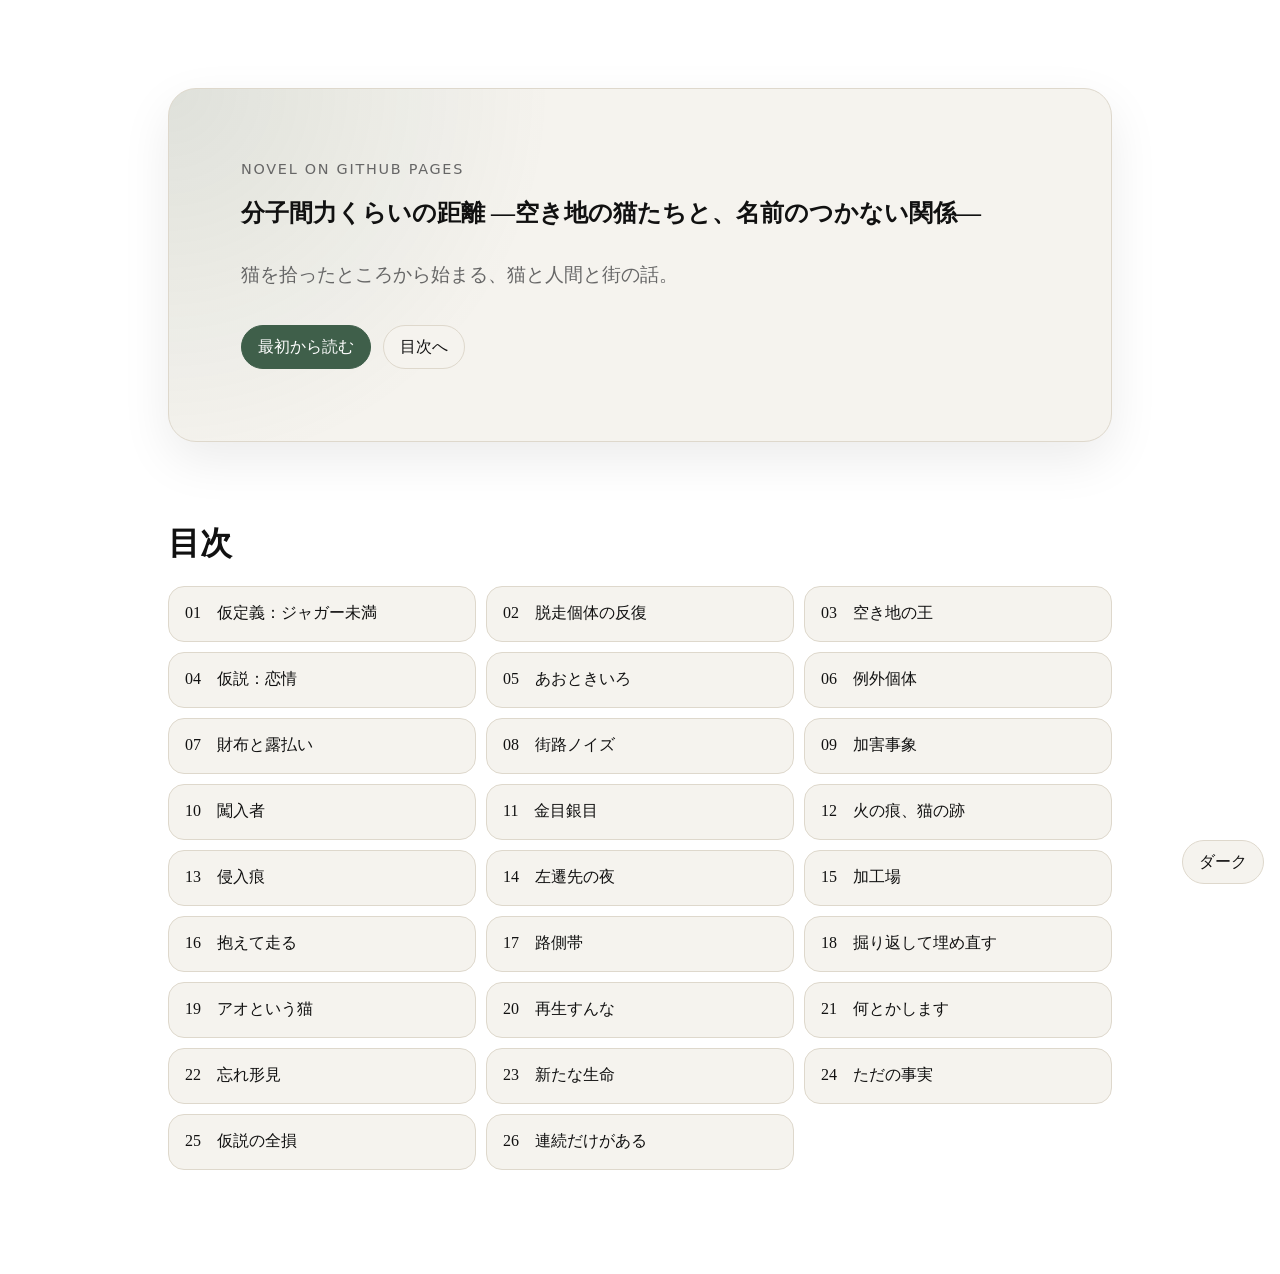
==== index.html @ 125ae27a "Update index.html" ====
<!doctype html>
<html lang="ja">
<head>
  <meta charset="utf-8">
  <meta name="viewport" content="width=device-width, initial-scale=1, viewport-fit=cover">
  <meta name="color-scheme" content="light dark">
  <title>分子間力くらいの距離</title>
  <link rel="stylesheet" href="style.css">
</head>
<body class="home light-theme">
  <main class="cover" aria-labelledby="site-title">
    <section class="cover-card">
      <p class="cover-kicker">Novel on GitHub Pages</p>
      <h2 id="site-title">分子間力くらいの距離 ―空き地の猫たちと、名前のつかない関係―</h2>
      <p class="cover-copy">
        猫を拾ったところから始まる、猫と人間と街の話。
      </p>
      <div class="cover-actions">
        <a class="primary-link" href="reader.html?chapter=01">最初から読む</a>
        <a class="secondary-link" href="#toc">目次へ</a>
      </div>
    </section>

    <section id="toc" class="toc-section" aria-labelledby="toc-title">
      <h2 id="toc-title">目次</h2>
      <ol id="toc-list" class="toc-list"></ol>
    </section>
  </main>

  <footer class="site-footer">
    <button id="home-theme-toggle" class="plain-button" type="button">ダークモード</button>
  </footer>
  <script src="script.js"></script>
</body>
</html>
---- style.css ----
:root {
  --bg: #ffffff;
  --text: #111111;
  --muted: #666666;
  --panel: #f5f3ee;
  --panel-strong: #ebe7df;
  --border: #ded8cc;
  --accent: #3f5f4a;
  --accent-text: #ffffff;
  --shadow: 0 18px 50px rgba(0, 0, 0, 0.08);
  --font-size: 19px;
  --line-height-horizontal: 2.05;
  --line-height-vertical: 2.08;
  --content-width: 760px;
  --toolbar-height: 120px;
  font-family: "Hiragino Mincho ProN", "Yu Mincho", "YuMincho", "Noto Serif JP", serif;
}

* {
  box-sizing: border-box;
}

html,
body {
  margin: 0;
  min-height: 100%;
  background: var(--bg);
  color: var(--text);
}

body.dark-theme {
  --bg: #121212;
  --text: #eeeeee;
  --muted: #b9b9b9;
  --panel: #1d1d1d;
  --panel-strong: #282828;
  --border: #3a3a3a;
  --accent: #b9c8a7;
  --accent-text: #101010;
  --shadow: 0 18px 50px rgba(0, 0, 0, 0.35);
}

a {
  color: inherit;
}

button,
select,
input {
  font: inherit;
}

.cover {
  width: min(100%, 1040px);
  min-height: 100svh;
  margin: 0 auto;
  padding: clamp(28px, 7vw, 88px) clamp(18px, 5vw, 48px);
}

.cover-card {
  padding: clamp(28px, 7vw, 72px);
  border: 1px solid var(--border);
  border-radius: 28px;
  background:
    radial-gradient(circle at top left, rgba(63, 95, 74, 0.12), transparent 38%),
    var(--panel);
  box-shadow: var(--shadow);
}

.cover-kicker {
  margin: 0 0 18px;
  color: var(--muted);
  font-size: 0.9rem;
  letter-spacing: 0.12em;
  text-transform: uppercase;
  font-family: system-ui, -apple-system, BlinkMacSystemFont, "Segoe UI", sans-serif;
}

.cover h1 {
  margin: 0;
  font-size: clamp(2rem, 8vw, 4.8rem);
  line-height: 1.15;
  letter-spacing: 0.04em;
}

.cover-copy {
  max-width: 42rem;
  margin: 28px 0 0;
  color: var(--muted);
  font-size: clamp(1rem, 2.2vw, 1.2rem);
  line-height: 1.9;
}

.cover-actions {
  display: flex;
  flex-wrap: wrap;
  gap: 12px;
  margin-top: 32px;
}

.primary-link,
.secondary-link,
.nav-link,
.control-button,
.plain-button {
  display: inline-flex;
  align-items: center;
  justify-content: center;
  min-height: 44px;
  padding: 10px 16px;
  border: 1px solid var(--border);
  border-radius: 999px;
  text-decoration: none;
  cursor: pointer;
}

.primary-link {
  border-color: var(--accent);
  background: var(--accent);
  color: var(--accent-text);
}

.secondary-link,
.nav-link,
.control-button,
.plain-button {
  background: var(--panel);
  color: var(--text);
}

.toc-section {
  margin-top: clamp(32px, 8vw, 80px);
}

.toc-section h2 {
  margin: 0 0 20px;
  font-size: clamp(1.4rem, 3vw, 2rem);
}

.toc-list {
  display: grid;
  grid-template-columns: repeat(auto-fit, minmax(240px, 1fr));
  gap: 10px;
  padding: 0;
  list-style: none;
  counter-reset: chapter;
}

.toc-list li {
  counter-increment: chapter;
}

.toc-list a {
  display: block;
  min-height: 56px;
  padding: 14px 16px;
  border: 1px solid var(--border);
  border-radius: 16px;
  background: var(--panel);
  text-decoration: none;
  line-height: 1.55;
}

.toc-list a:hover,
.primary-link:hover,
.secondary-link:hover,
.nav-link:hover,
.control-button:hover,
.plain-button:hover {
  filter: brightness(0.97);
}

.site-footer {
  position: fixed;
  right: 16px;
  bottom: 16px;
  z-index: 10;
}

.reader-shell {
  height: 100svh;
  min-height: 100svh;
  display: flex;
  flex-direction: column;
  overflow: hidden;
}

.reader-toolbar {
  flex: 0 0 auto;
  position: relative;
  z-index: 2;
  padding: calc(8px + env(safe-area-inset-top)) clamp(10px, 3vw, 18px) 8px;
  border-bottom: 1px solid var(--border);
  background: color-mix(in srgb, var(--bg) 94%, transparent);
  backdrop-filter: blur(10px);
}

.toolbar-row {
  display: flex;
  align-items: center;
  gap: 10px;
}

.toolbar-main {
  min-height: 36px;
}

.toolbar-controls {
  margin-top: 8px;
  flex-wrap: wrap;
}

.back-home {
  flex: 0 0 auto;
  color: var(--muted);
  font-family: system-ui, -apple-system, BlinkMacSystemFont, "Segoe UI", sans-serif;
  font-size: 0.9rem;
  text-decoration: none;
}

.chapter-meta {
  min-width: 0;
  display: flex;
  align-items: baseline;
  gap: 8px;
}

.chapter-number {
  color: var(--muted);
  font-family: system-ui, -apple-system, BlinkMacSystemFont, "Segoe UI", sans-serif;
  font-size: 0.85rem;
}

.chapter-title {
  display: block;
  min-width: 0;
  overflow: hidden;
  text-overflow: ellipsis;
  white-space: nowrap;
  font-size: 1rem;
}

.control-button,
.chapter-select {
  min-height: 38px;
  padding: 7px 12px;
  border: 1px solid var(--border);
  border-radius: 999px;
  background: var(--panel);
  color: var(--text);
}

.chapter-select {
  max-width: min(360px, 100%);
  border-radius: 12px;
}

.font-control {
  display: inline-flex;
  align-items: center;
  gap: 8px;
  min-height: 38px;
  padding: 6px 10px;
  border: 1px solid var(--border);
  border-radius: 999px;
  background: var(--panel);
  color: var(--muted);
  font-family: system-ui, -apple-system, BlinkMacSystemFont, "Segoe UI", sans-serif;
  font-size: 0.9rem;
}

.font-control input {
  width: 96px;
  accent-color: var(--accent);
}

.reader-main {
  flex: 1 1 auto;
  min-height: 0;
  position: relative;
  background: var(--bg);
}

.article-scroll {
  width: 100%;
  height: 100%;
  overflow: auto;
  overscroll-behavior: contain;
  -webkit-overflow-scrolling: touch;
  padding: clamp(18px, 4vw, 44px) clamp(16px, 6vw, 56px);
  scroll-behavior: smooth;
}

.novel-body {
  margin: 0 auto;
  max-width: var(--content-width);
  color: var(--text);
  font-size: var(--font-size);
  line-height: var(--line-height-horizontal);
  letter-spacing: 0.015em;
}

.novel-body h1,
.novel-body h2 {
  margin: 0 0 2rem;
  font-size: 1.35em;
  line-height: 1.7;
  font-weight: 700;
}

.novel-body p {
  margin: 0 0 1.05em;
}

.novel-body .chapter-break {
  margin: 2.5em 0;
  text-align: center;
  color: var(--muted);
  letter-spacing: 0.4em;
}

.novel-body ruby rt {
  font-size: 0.5em;
  line-height: 1;
}

.tcy {
  text-combine-upright: all;
  -webkit-text-combine: horizontal;
  font-feature-settings: "tnum" 1;
}

body.vertical-mode .article-scroll {
  overflow-x: auto;
  overflow-y: hidden;
  padding-top: calc(18px + env(safe-area-inset-top));
  padding-bottom: calc(22px + env(safe-area-inset-bottom));
  padding-left: clamp(16px, 5vw, 56px);
  padding-right: clamp(16px, 5vw, 56px);
}

body.vertical-mode .novel-body {
  writing-mode: vertical-rl;
  text-orientation: mixed;
  max-width: none;
  width: max-content;
  height: calc(100% - 0.5rem);
  min-height: 20rem;
  margin: 0 auto;
  padding-top: 0.35em;
  padding-bottom: 0.35em;
  line-height: var(--line-height-vertical);
  letter-spacing: 0.03em;
}

body.vertical-mode .novel-body h1,
body.vertical-mode .novel-body h2 {
  margin: 0 0 0 2.1em;
}

body.vertical-mode .novel-body p {
  margin: 0 0 0 1.05em;
}

body.vertical-mode .novel-body .chapter-break {
  margin: 0 2.4em;
  letter-spacing: 0.35em;
}

.reader-nav {
  flex: 0 0 auto;
  display: flex;
  justify-content: space-between;
  gap: 10px;
  padding: 8px clamp(10px, 3vw, 18px) calc(8px + env(safe-area-inset-bottom));
  border-top: 1px solid var(--border);
  background: var(--bg);
}

body.vertical-mode .reader-nav {
  flex-direction: row-reverse;
}

.nav-link.disabled {
  opacity: 0.35;
  pointer-events: none;
}

.error-box {
  border: 1px solid var(--border);
  border-radius: 18px;
  background: var(--panel);
  padding: 18px;
  line-height: 1.8;
}

@media (max-width: 720px) {
  :root {
    --font-size: 18px;
  }

  .reader-toolbar {
    padding-left: 10px;
    padding-right: 10px;
  }

  .toolbar-main {
    align-items: center;
  }

  .toolbar-controls {
    gap: 7px;
  }

  .control-button,
  .chapter-select,
  .font-control {
    min-height: 36px;
    font-size: 0.86rem;
  }

  .chapter-select {
    flex: 1 1 100%;
    max-width: none;
  }

  .font-control input {
    width: min(34vw, 132px);
  }

  .article-scroll {
    padding-left: clamp(12px, 4vw, 24px);
    padding-right: clamp(12px, 4vw, 24px);
  }

  body.vertical-mode .article-scroll {
    padding-top: calc(16px + env(safe-area-inset-top));
    padding-bottom: calc(24px + env(safe-area-inset-bottom));
  }

  .reader-nav .nav-link {
    flex: 1;
  }
}

@supports not (height: 100svh) {
  .reader-shell {
    height: 100vh;
    min-height: 100vh;
  }
}
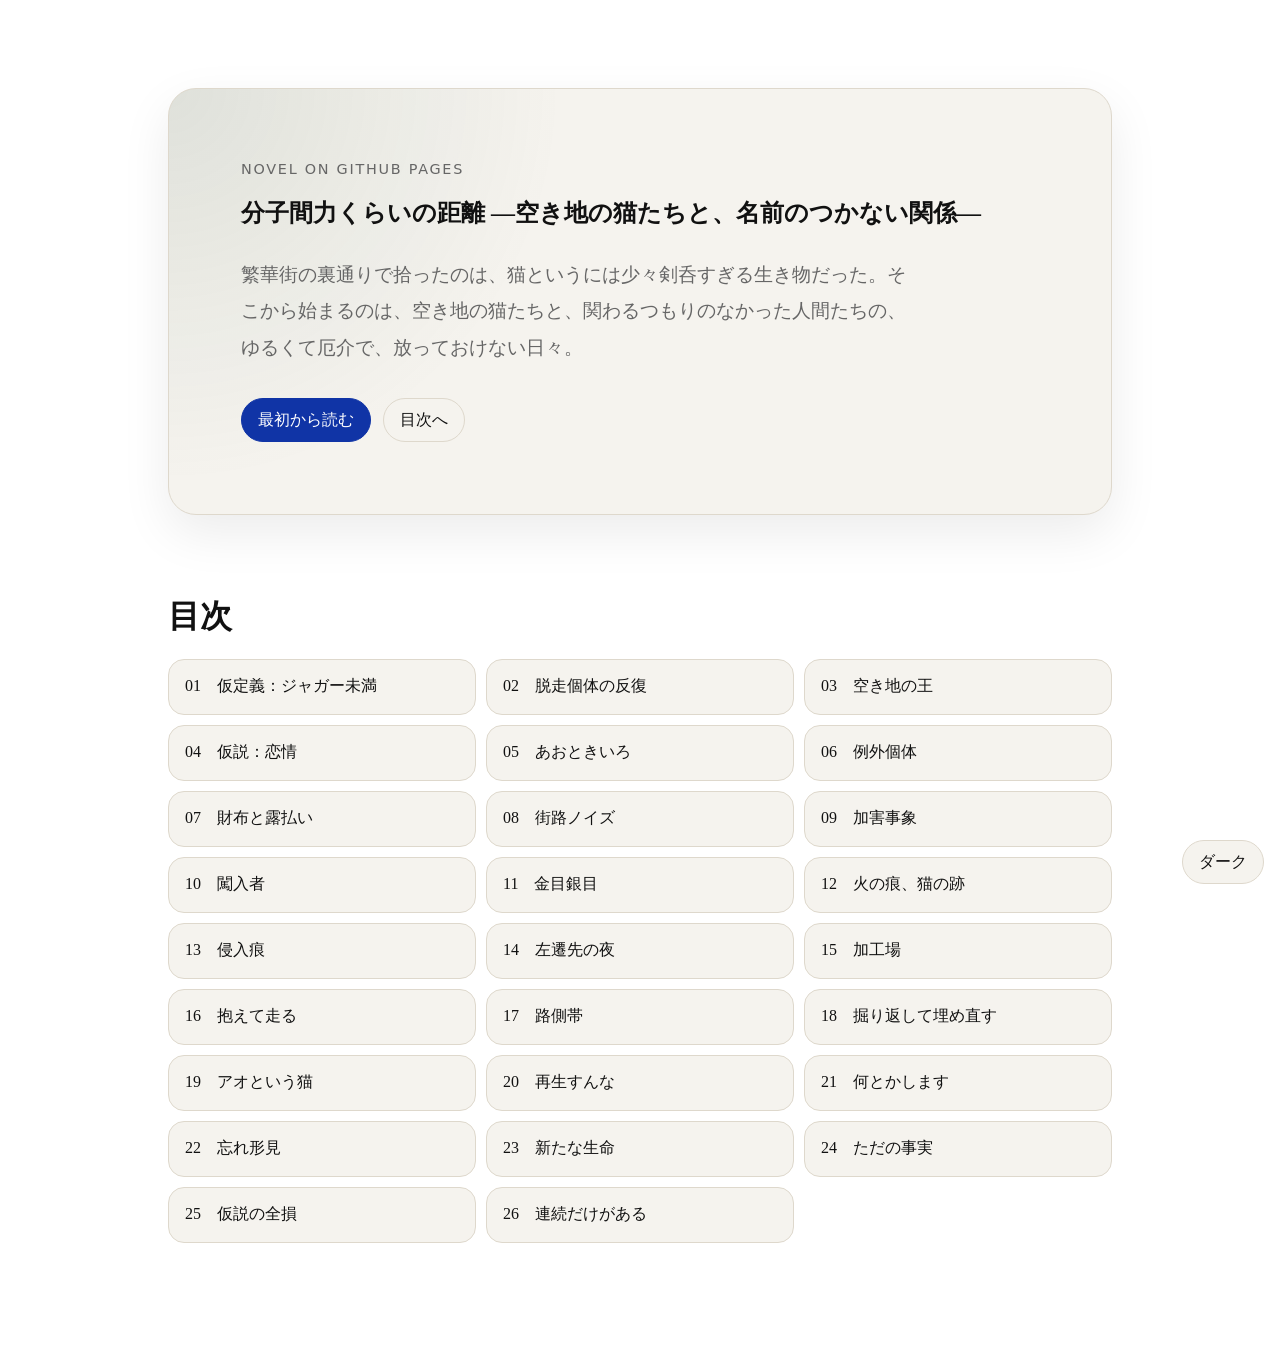
==== commit b401218d: "Update index.html" ====
--- a/index.html
+++ b/index.html
@@ -13,7 +13,7 @@
       <p class="cover-kicker">Novel on GitHub Pages</p>
       <h2 id="site-title">分子間力くらいの距離 ―空き地の猫たちと、名前のつかない関係―</h2>
       <p class="cover-copy">
-        猫を拾ったところから始まる、猫と人間と街の話。
+        繁華街の裏通りで拾ったのは、猫というには少々剣呑すぎる生き物だった。そこから始まるのは、空き地の猫たちと、関わるつもりのなかった人間たちの、ゆるくて厄介で、放っておけない日々。
       </p>
       <div class="cover-actions">
         <a class="primary-link" href="reader.html?chapter=01">最初から読む</a>
--- a/style.css
+++ b/style.css
@@ -5,7 +5,7 @@
   --panel: #f5f3ee;
   --panel-strong: #ebe7df;
   --border: #ded8cc;
-  --accent: #3f5f4a;
+  --accent: #1034a6;
   --accent-text: #ffffff;
   --shadow: 0 18px 50px rgba(0, 0, 0, 0.08);
   --font-size: 19px;
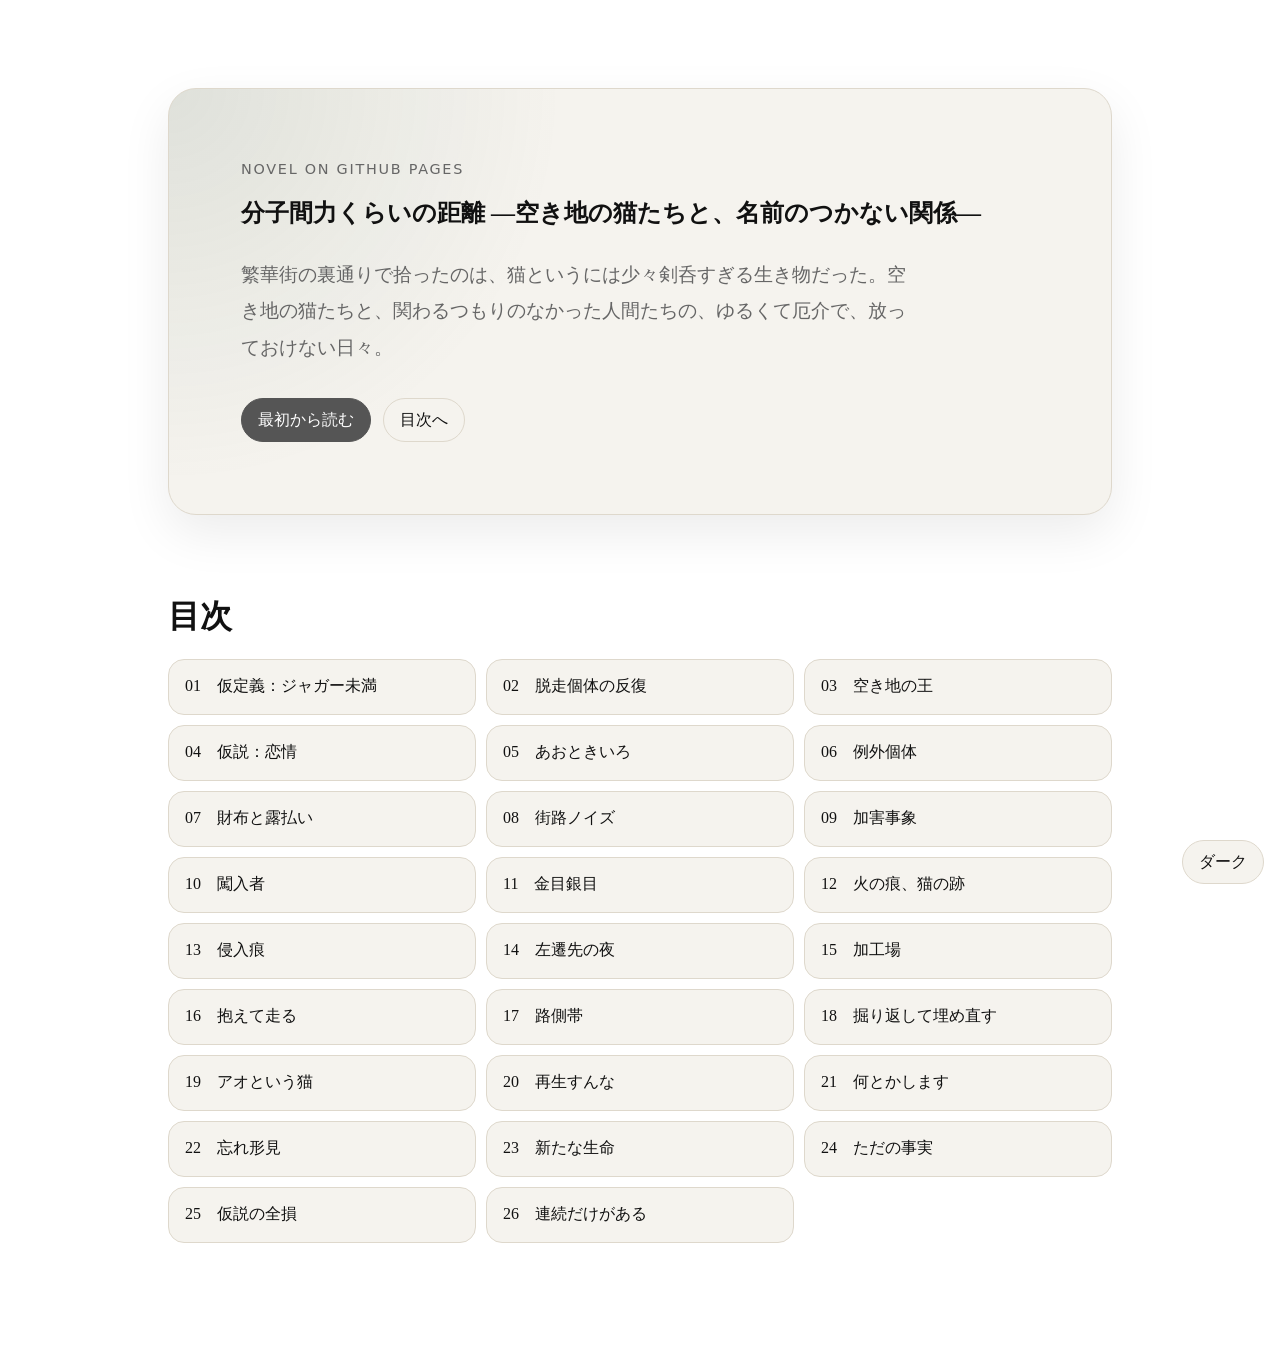
==== commit 48d795e9: "Update index.html" ====
--- a/index.html
+++ b/index.html
@@ -13,7 +13,7 @@
       <p class="cover-kicker">Novel on GitHub Pages</p>
       <h2 id="site-title">分子間力くらいの距離 ―空き地の猫たちと、名前のつかない関係―</h2>
       <p class="cover-copy">
-        繁華街の裏通りで拾ったのは、猫というには少々剣呑すぎる生き物だった。そこから始まるのは、空き地の猫たちと、関わるつもりのなかった人間たちの、ゆるくて厄介で、放っておけない日々。
+        繁華街の裏通りで拾ったのは、猫というには少々剣呑すぎる生き物だった。空き地の猫たちと、関わるつもりのなかった人間たちの、ゆるくて厄介で、放っておけない日々。
       </p>
       <div class="cover-actions">
         <a class="primary-link" href="reader.html?chapter=01">最初から読む</a>
--- a/style.css
+++ b/style.css
@@ -5,7 +5,7 @@
   --panel: #f5f3ee;
   --panel-strong: #ebe7df;
   --border: #ded8cc;
-  --accent: #1034a6;
+  --accent: #555555;
   --accent-text: #ffffff;
   --shadow: 0 18px 50px rgba(0, 0, 0, 0.08);
   --font-size: 19px;
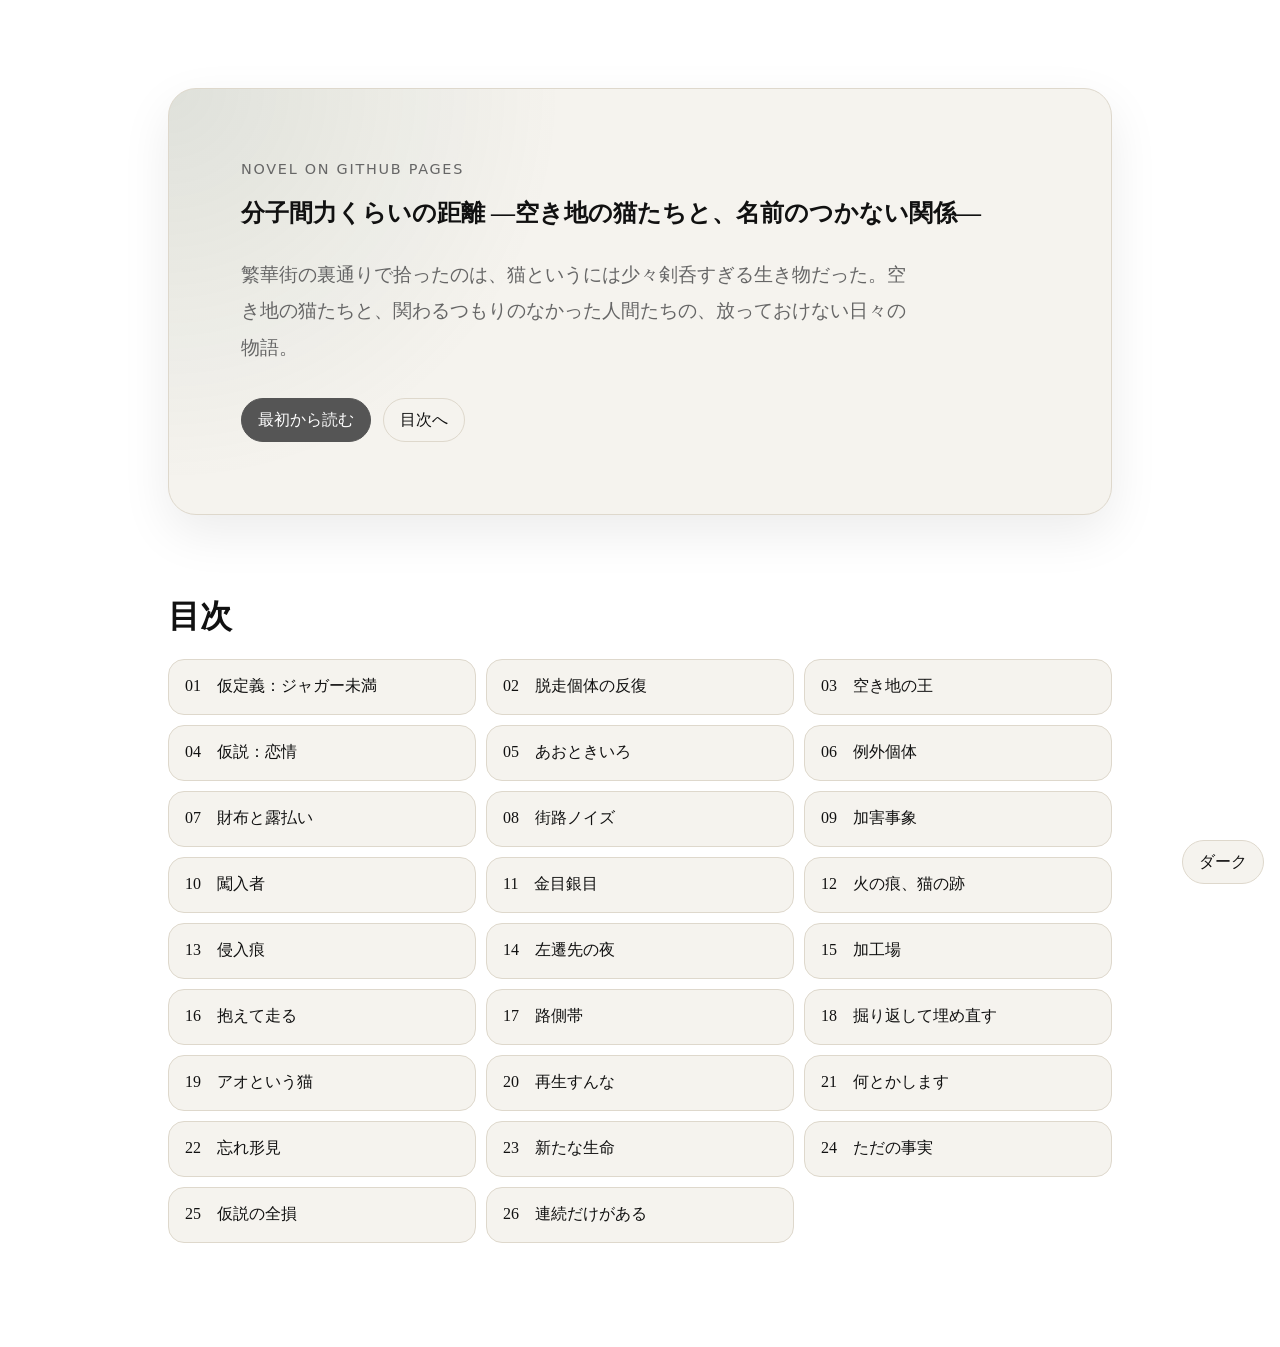
==== commit ec67cf28: "Update description text in index.html" ====
--- a/index.html
+++ b/index.html
@@ -13,7 +13,7 @@
       <p class="cover-kicker">Novel on GitHub Pages</p>
       <h2 id="site-title">分子間力くらいの距離 ―空き地の猫たちと、名前のつかない関係―</h2>
       <p class="cover-copy">
-        繁華街の裏通りで拾ったのは、猫というには少々剣呑すぎる生き物だった。空き地の猫たちと、関わるつもりのなかった人間たちの、ゆるくて厄介で、放っておけない日々。
+        繁華街の裏通りで拾ったのは、猫というには少々剣呑すぎる生き物だった。空き地の猫たちと、関わるつもりのなかった人間たちの、放っておけない日々の物語。
       </p>
       <div class="cover-actions">
         <a class="primary-link" href="reader.html?chapter=01">最初から読む</a>
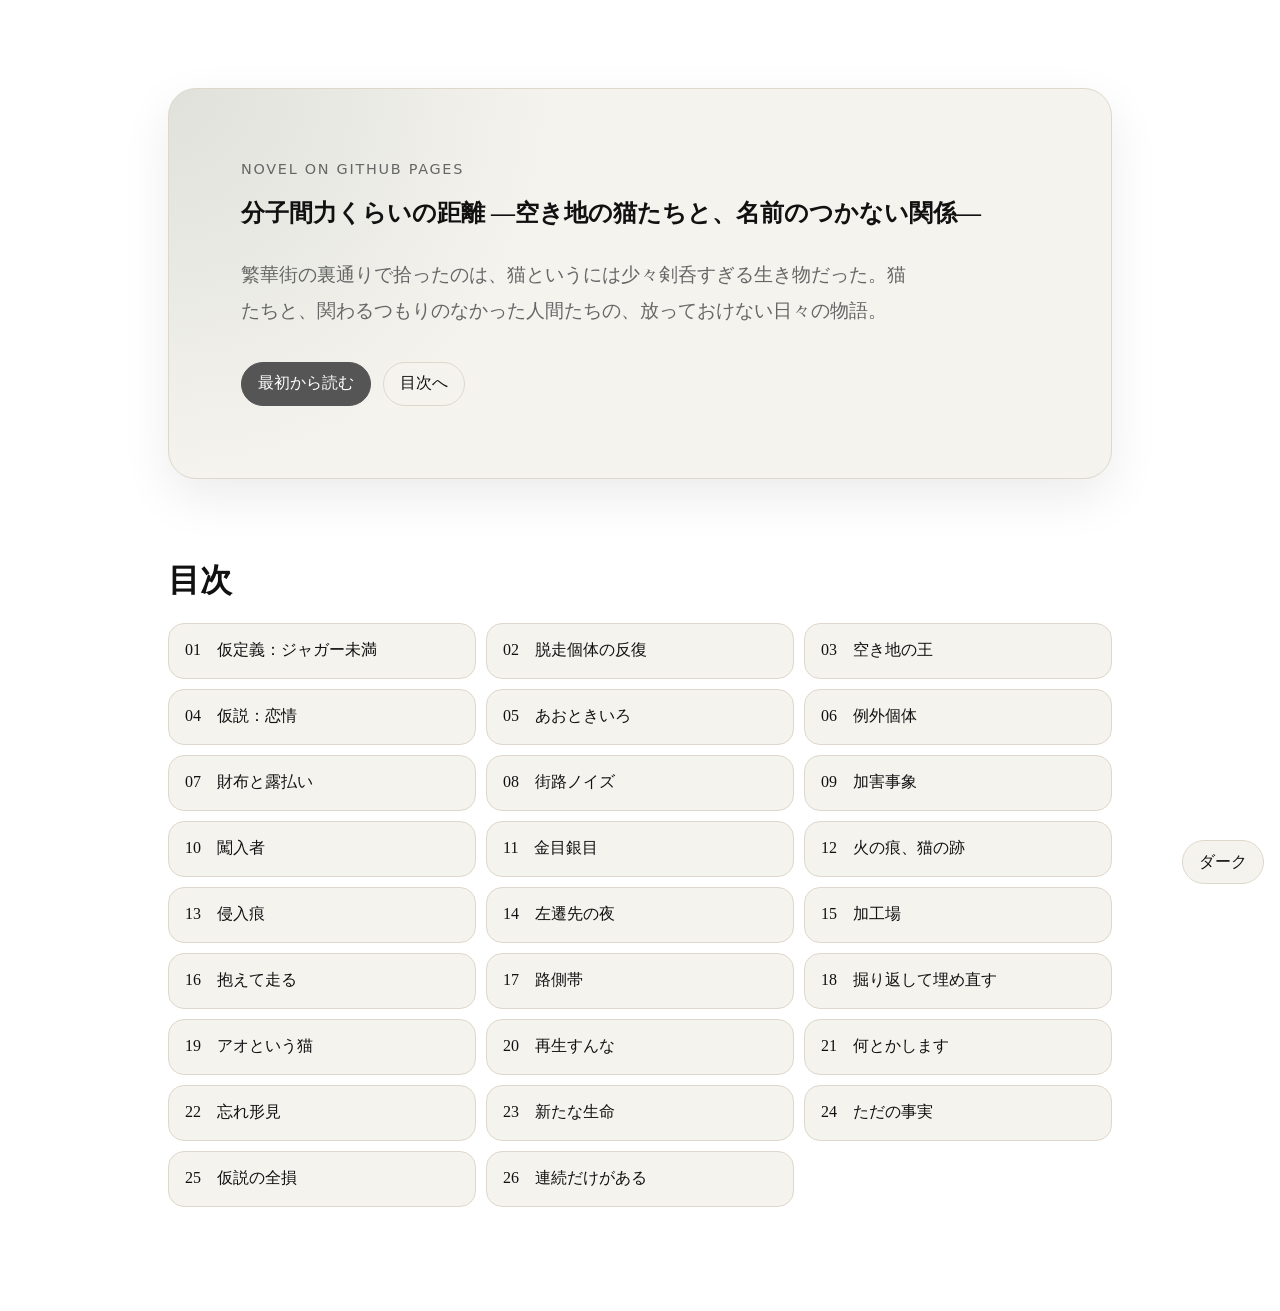
==== commit de72e570: "Update index.html" ====
--- a/index.html
+++ b/index.html
@@ -13,7 +13,7 @@
       <p class="cover-kicker">Novel on GitHub Pages</p>
       <h2 id="site-title">分子間力くらいの距離 ―空き地の猫たちと、名前のつかない関係―</h2>
       <p class="cover-copy">
-        繁華街の裏通りで拾ったのは、猫というには少々剣呑すぎる生き物だった。空き地の猫たちと、関わるつもりのなかった人間たちの、放っておけない日々の物語。
+        繁華街の裏通りで拾ったのは、猫というには少々剣呑すぎる生き物だった。猫たちと、関わるつもりのなかった人間たちの、放っておけない日々の物語。
       </p>
       <div class="cover-actions">
         <a class="primary-link" href="reader.html?chapter=01">最初から読む</a>
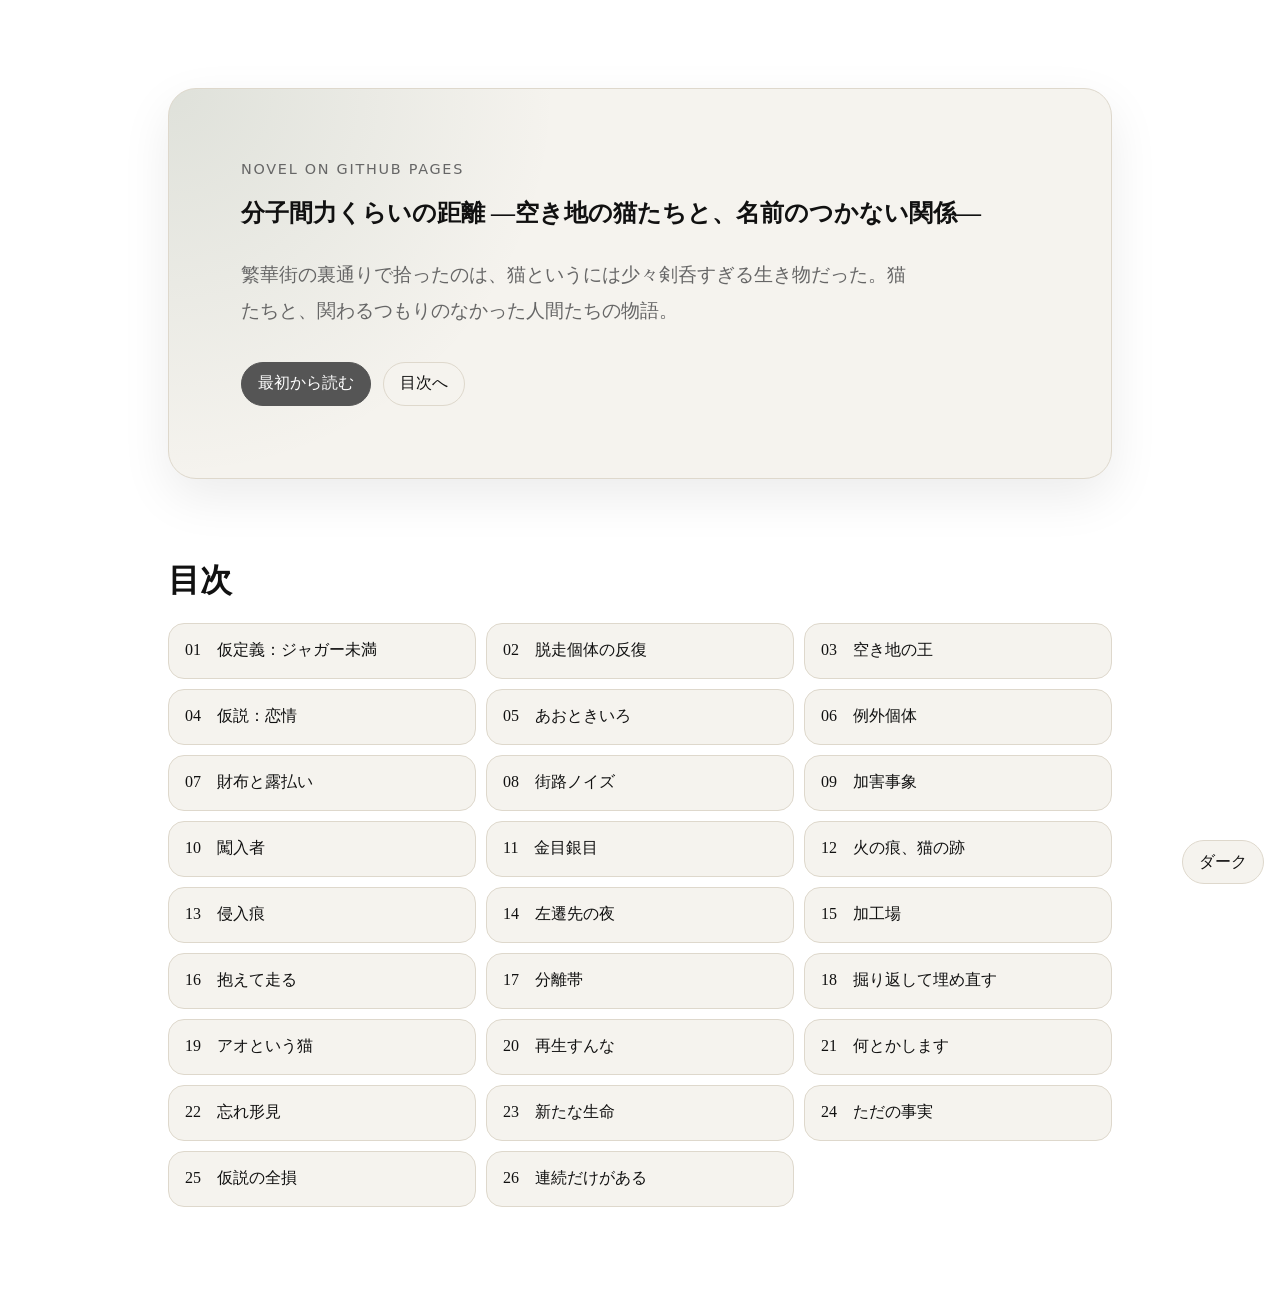
==== commit ae840152: "Update index.html" ====
--- a/index.html
+++ b/index.html
@@ -13,7 +13,7 @@
       <p class="cover-kicker">Novel on GitHub Pages</p>
       <h2 id="site-title">分子間力くらいの距離 ―空き地の猫たちと、名前のつかない関係―</h2>
       <p class="cover-copy">
-        繁華街の裏通りで拾ったのは、猫というには少々剣呑すぎる生き物だった。猫たちと、関わるつもりのなかった人間たちの、放っておけない日々の物語。
+        繁華街の裏通りで拾ったのは、猫というには少々剣呑すぎる生き物だった。猫たちと、関わるつもりのなかった人間たちの物語。
       </p>
       <div class="cover-actions">
         <a class="primary-link" href="reader.html?chapter=01">最初から読む</a>
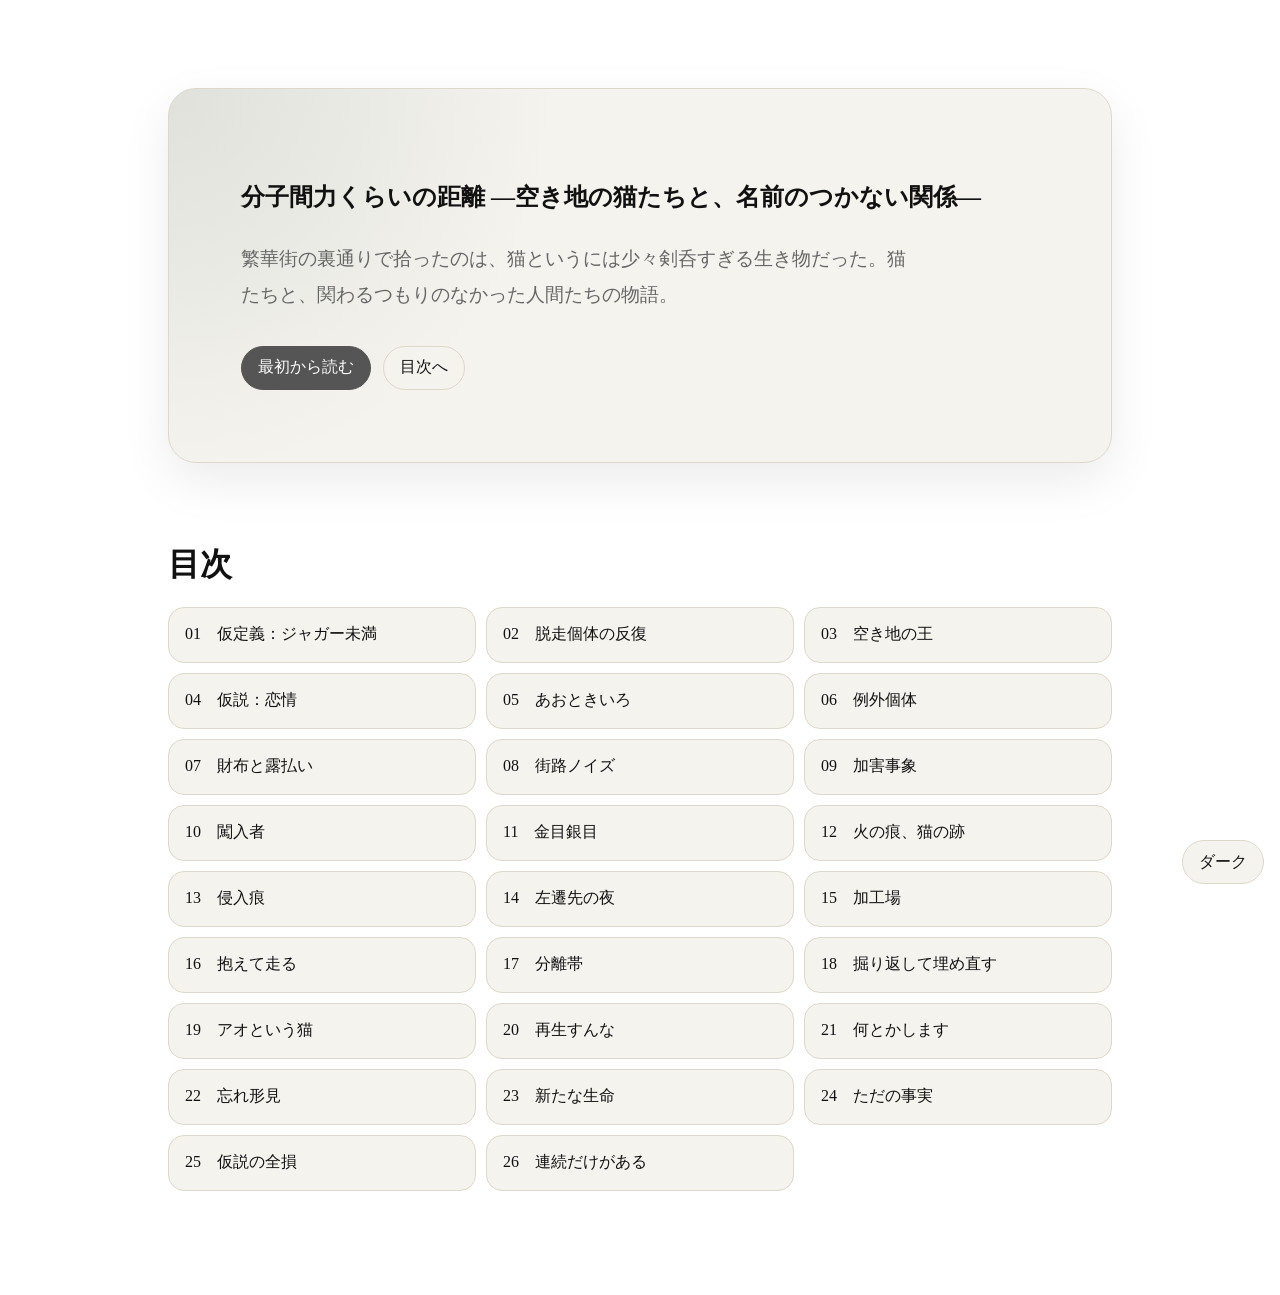
==== commit 4781a8b0: "Update index.html" ====
--- a/index.html
+++ b/index.html
@@ -10,7 +10,7 @@
 <body class="home light-theme">
   <main class="cover" aria-labelledby="site-title">
     <section class="cover-card">
-      <p class="cover-kicker">Novel on GitHub Pages</p>
+
       <h2 id="site-title">分子間力くらいの距離 ―空き地の猫たちと、名前のつかない関係―</h2>
       <p class="cover-copy">
         繁華街の裏通りで拾ったのは、猫というには少々剣呑すぎる生き物だった。猫たちと、関わるつもりのなかった人間たちの物語。
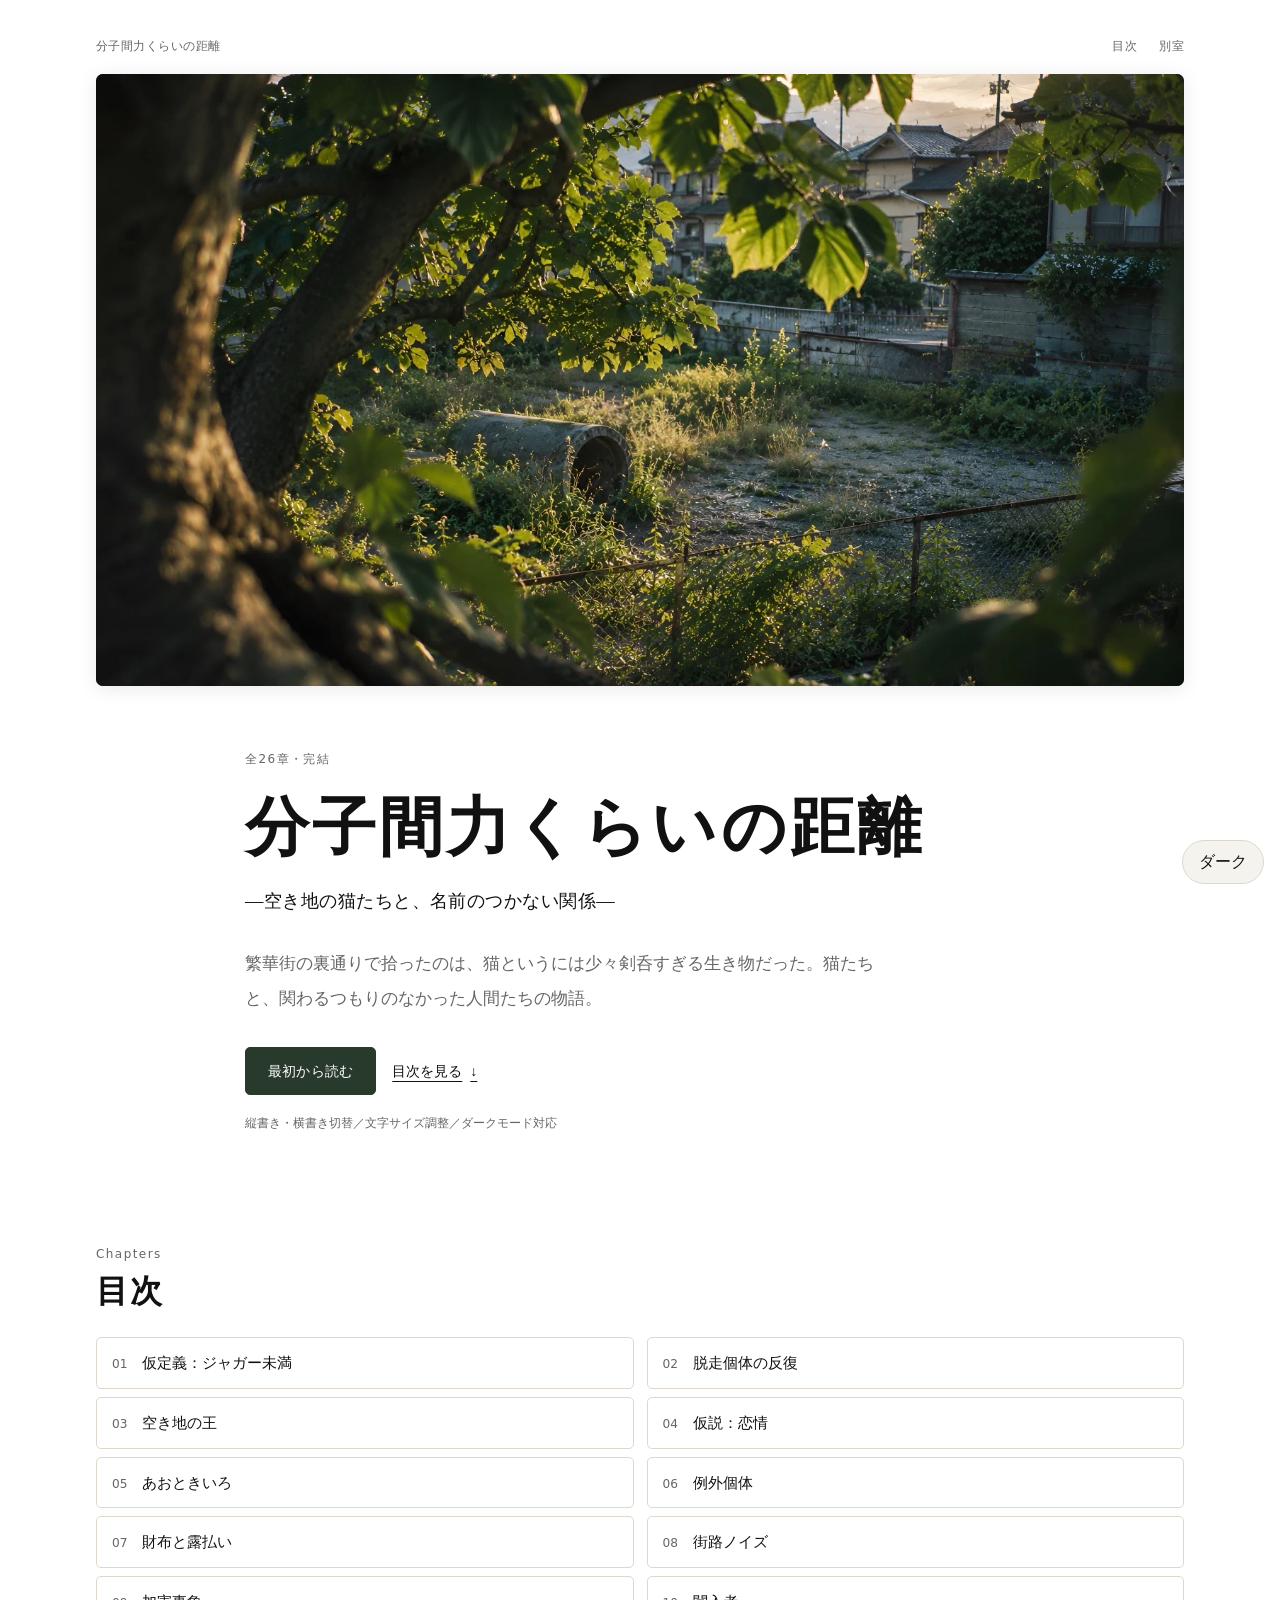
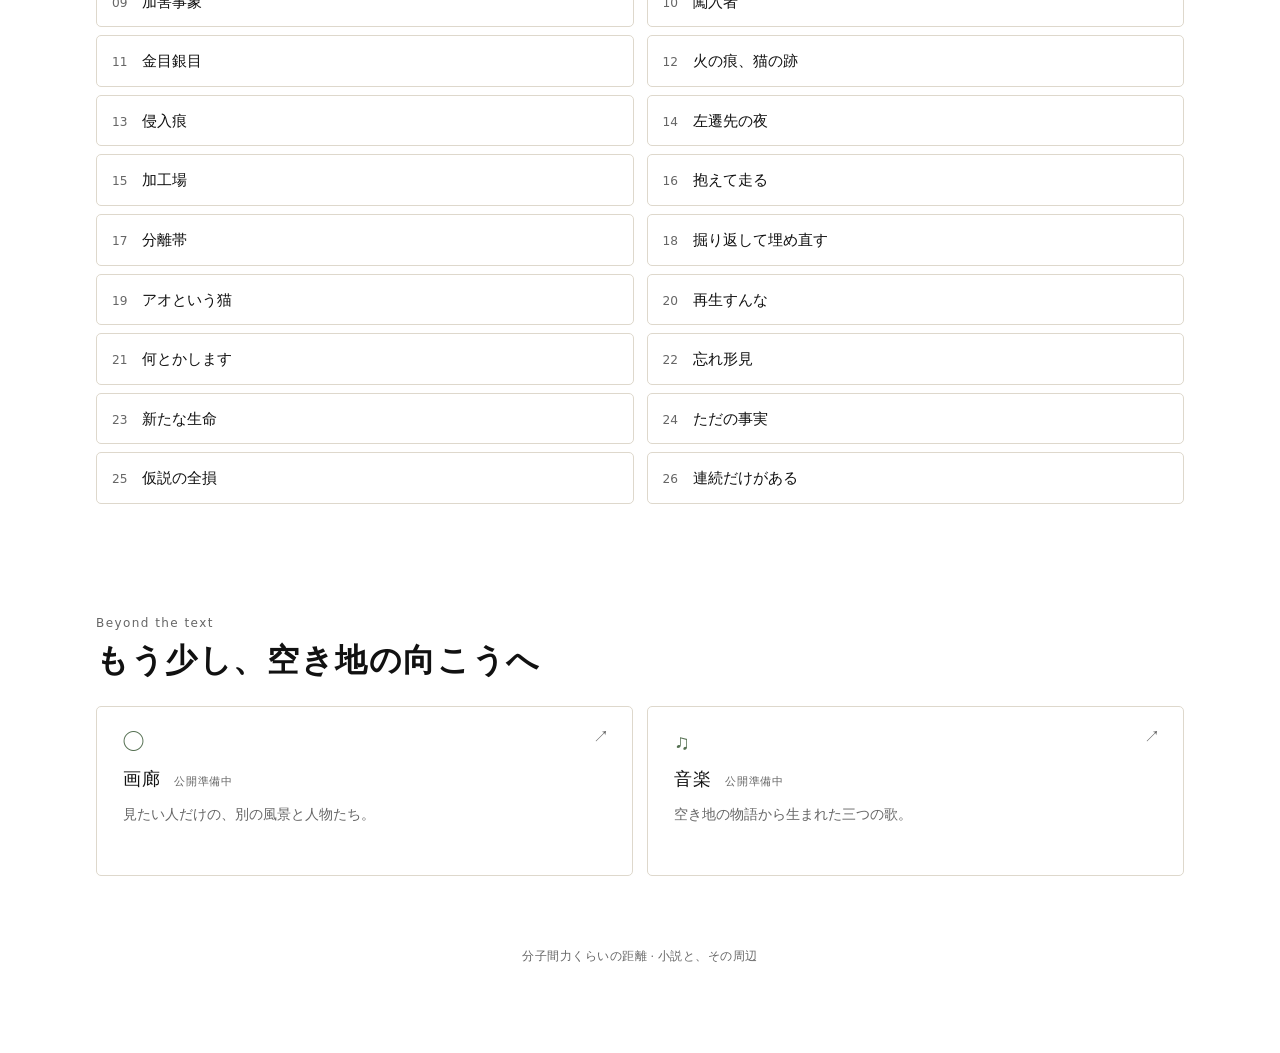
==== commit 7c3bfe34: "Add files via upload" ====
--- a/index.html
+++ b/index.html
@@ -4,32 +4,81 @@
   <meta charset="utf-8">
   <meta name="viewport" content="width=device-width, initial-scale=1, viewport-fit=cover">
   <meta name="color-scheme" content="light dark">
-  <title>分子間力くらいの距離</title>
+  <meta name="description" content="繁華街の裏通りで拾ったのは、猫というには少々剣呑すぎる生き物だった。猫たちと、関わるつもりのなかった人間たちの物語。全26章。">
+  <meta property="og:type" content="website">
+  <meta property="og:site_name" content="分子間力くらいの距離">
+  <meta property="og:title" content="分子間力くらいの距離 ―空き地の猫たちと、名前のつかない関係―">
+  <meta property="og:description" content="猫たちと、関わるつもりのなかった人間たちの物語。全26章。">
+  <meta property="og:url" content="https://ask-1t.github.io/novels_JP_bunshi/index.html">
+  <meta property="og:image" content="https://ask-1t.github.io/novels_JP_bunshi/images/og-cover.jpg">
+  <meta property="og:image:width" content="1200">
+  <meta property="og:image:height" content="630">
+  <meta name="twitter:card" content="summary_large_image">
+  <link rel="canonical" href="https://ask-1t.github.io/novels_JP_bunshi/index.html">
+  <title>分子間力くらいの距離 ―空き地の猫たちと、名前のつかない関係―</title>
   <link rel="stylesheet" href="style.css">
+  <link rel="stylesheet" href="site-extras.css">
 </head>
-<body class="home light-theme">
-  <main class="cover" aria-labelledby="site-title">
-    <section class="cover-card">
+<body class="home light-theme site-home">
+  <main class="cover modern-cover" aria-labelledby="site-title">
+    <div class="site-masthead">
+      <span>分子間力くらいの距離</span>
+      <nav aria-label="ページ内の案内"><a href="#toc">目次</a><a href="#extras">別室</a></nav>
+    </div>
 
-      <h2 id="site-title">分子間力くらいの距離 ―空き地の猫たちと、名前のつかない関係―</h2>
-      <p class="cover-copy">
-        繁華街の裏通りで拾ったのは、猫というには少々剣呑すぎる生き物だった。猫たちと、関わるつもりのなかった人間たちの物語。
-      </p>
+    <figure class="cover-photograph">
+      <img src="images/cover.webp" width="1536" height="1024" alt="木の枝と葉の間から見下ろした夕暮れの空き地。雑草に囲まれた土管があり、奥には住宅街が続く。" decoding="async" fetchpriority="high">
+    </figure>
+
+    <section class="site-intro" aria-labelledby="site-title">
+      <p class="site-eyebrow">全26章・完結</p>
+      <h1 id="site-title" class="site-title">分子間力くらいの距離</h1>
+      <p class="site-subtitle">―空き地の猫たちと、名前のつかない関係―</p>
+      <p class="cover-copy">繁華街の裏通りで拾ったのは、猫というには少々剣呑すぎる生き物だった。猫たちと、関わるつもりのなかった人間たちの物語。</p>
       <div class="cover-actions">
         <a class="primary-link" href="reader.html?chapter=01">最初から読む</a>
-        <a class="secondary-link" href="#toc">目次へ</a>
+        <a class="secondary-link continue-reading" id="continue-reading" href="reader.html?chapter=01" hidden>前回開いた章から</a>
+        <a class="text-link" href="#toc">目次を見る <span aria-hidden="true">↓</span></a>
+      </div>
+      <p class="reader-features">縦書き・横書き切替／文字サイズ調整／ダークモード対応</p>
+    </section>
+
+    <section id="toc" class="toc-section" aria-labelledby="toc-title">
+      <div class="section-heading">
+        <p class="site-eyebrow">Chapters</p>
+        <h2 id="toc-title">目次</h2>
+      </div>
+      <ol id="toc-list" class="toc-list"><li>章情報を読み込み中です。</li></ol>
+    </section>
+
+    <section id="extras" class="extras-links" aria-labelledby="extras-title">
+      <div class="section-heading">
+        <p class="site-eyebrow">Beyond the text</p>
+        <h2 id="extras-title">もう少し、空き地の向こうへ</h2>
+      </div>
+      <div class="extras-grid">
+        <a class="extras-link-card" href="gallery.html">
+          <span class="extras-icon" aria-hidden="true">◯</span>
+          <span class="extras-card-title">画廊 <span class="extras-card-status">公開準備中</span></span>
+          <span class="extras-card-copy">見たい人だけの、別の風景と人物たち。</span>
+          <span class="extras-card-arrow" aria-hidden="true">↗</span>
+        </a>
+        <a class="extras-link-card" href="music.html">
+          <span class="extras-icon" aria-hidden="true">♫</span>
+          <span class="extras-card-title">音楽 <span class="extras-card-status">公開準備中</span></span>
+          <span class="extras-card-copy">空き地の物語から生まれた三つの歌。</span>
+          <span class="extras-card-arrow" aria-hidden="true">↗</span>
+        </a>
       </div>
     </section>
 
-    <section id="toc" class="toc-section" aria-labelledby="toc-title">
-      <h2 id="toc-title">目次</h2>
-      <ol id="toc-list" class="toc-list"></ol>
-    </section>
+    <footer class="site-colophon">分子間力くらいの距離 <span aria-hidden="true">·</span> 小説と、その周辺</footer>
   </main>
 
   <footer class="site-footer">
     <button id="home-theme-toggle" class="plain-button" type="button">ダークモード</button>
   </footer>
   <script src="script.js"></script>
+  <script src="site-extras.js"></script>
 </body>
 </html>
--- a/site-extras.css
+++ b/site-extras.css
@@ -0,0 +1,176 @@
+/* 『分子間力くらいの距離』トップページ／別室のデザイン。
+   本文ビューアのCSSには原則干渉しない。 */
+
+/* トップページ */
+.site-home .modern-cover {
+  width: min(100%, 1160px);
+  padding: clamp(16px, 3vw, 36px) clamp(16px, 3vw, 36px) 88px;
+}
+.site-masthead {
+  display: flex;
+  align-items: center;
+  justify-content: space-between;
+  gap: 20px;
+  margin: 2px 0 19px;
+  color: var(--muted);
+  font-size: 0.76rem;
+  font-family: system-ui, -apple-system, "Hiragino Sans", sans-serif;
+  letter-spacing: 0.04em;
+}
+.site-masthead nav { display: flex; gap: 22px; }
+.site-masthead a, .subpage-nav a, .subpage-bottom a { color: inherit; text-decoration-thickness: 1px; text-underline-offset: 4px; }
+.site-masthead a { text-decoration: none; }
+.site-masthead a:hover, .subpage-nav a:hover { text-decoration: underline; }
+.cover-photograph {
+  margin: 0;
+  overflow: hidden;
+  aspect-ratio: 16 / 9;
+  border-radius: 7px;
+  background: #344133;
+  box-shadow: 0 3px 20px rgba(0,0,0,.085);
+}
+.cover-photograph img {
+  display: block;
+  width: 100%;
+  height: 100%;
+  object-fit: cover;
+  object-position: 50% 52%;
+}
+.site-intro {
+  padding: clamp(30px, 6vw, 64px) max(0px, calc((100% - 790px) / 2)) 0;
+}
+.site-eyebrow {
+  margin: 0 0 15px;
+  color: var(--muted);
+  font-size: .75rem;
+  line-height: 1.6;
+  letter-spacing: .12em;
+  font-family: system-ui, -apple-system, "Hiragino Sans", sans-serif;
+}
+.site-home .cover .site-title {
+  margin: 0;
+  font-size: clamp(2.15rem, 5vw, 4.05rem);
+  font-weight: 600;
+  line-height: 1.38;
+  letter-spacing: .048em;
+  text-wrap: balance;
+}
+.site-subtitle {
+  margin: 11px 0 0;
+  font-size: clamp(.94rem, 1.6vw, 1.15rem);
+  line-height: 1.85;
+  letter-spacing: .025em;
+}
+.site-home .cover-copy {
+  margin-top: 28px;
+  font-size: clamp(.98rem, 1.65vw, 1.08rem);
+  line-height: 2.05;
+  max-width: 40rem;
+}
+.site-home .cover-actions { align-items: center; gap: 12px; margin-top: 31px; }
+.site-home .primary-link, .site-home .secondary-link {
+  min-height: 48px;
+  padding: 12px 22px;
+  border-radius: 5px;
+  font-family: system-ui, -apple-system, "Hiragino Sans", sans-serif;
+  font-size: .88rem;
+  letter-spacing: .015em;
+}
+.site-home .primary-link { background: #273a2c; border-color: #273a2c; color: white; }
+.site-home.dark-theme .primary-link { background: #c4d4bc; border-color: #c4d4bc; color: #121914; }
+.site-home .secondary-link { background: transparent; }
+.site-home .text-link {
+  display: inline-flex;
+  align-items: center;
+  gap: 8px;
+  padding: 10px 4px;
+  font-size: .88rem;
+  color: var(--text);
+  text-underline-offset: 5px;
+}
+.site-home [hidden] { display: none !important; }
+.reader-features {
+  margin-top: 18px;
+  font-family: system-ui, -apple-system, "Hiragino Sans", sans-serif;
+  font-size: .76rem;
+  color: var(--muted);
+  line-height: 1.8;
+}
+.site-home .toc-section { margin-top: clamp(60px, 9vw, 110px); scroll-margin-top: 22px; }
+.section-heading h2 { margin: 0 0 23px; font-weight: 600; font-size: clamp(1.45rem, 3.1vw, 2rem); letter-spacing: .05em; }
+.section-heading .site-eyebrow { margin-bottom: 6px; }
+.site-home .toc-list { grid-template-columns: repeat(2,minmax(0,1fr)); gap: 8px 13px; }
+.site-home .toc-list a {
+  min-height: 51px;
+  padding: 13px 15px;
+  border-radius: 5px;
+  background: transparent;
+  border-color: var(--border);
+  font-size: .95rem;
+  transition: background-color .18s;
+}
+.site-home .toc-list a:hover { background: var(--panel); }
+.site-home .toc-list a span { color: var(--muted); font-family: system-ui, -apple-system, sans-serif; font-size:.76rem; }
+.extras-links { margin-top: clamp(62px, 9vw, 110px); scroll-margin-top: 24px; }
+.extras-grid { display: grid; grid-template-columns: 1fr 1fr; gap: 14px; }
+.extras-link-card {
+  position: relative;
+  display: flex;
+  flex-direction: column;
+  gap: 12px;
+  min-height: 170px;
+  padding: 23px 26px;
+  border: 1px solid var(--border);
+  border-radius: 5px;
+  color: var(--text);
+  text-decoration: none;
+  background: transparent;
+}
+.extras-link-card:hover { background: var(--panel); }
+.extras-icon { color: #557052; font-size: 1.32rem; }
+.site-home.dark-theme .extras-icon { color: #b4c4ac; }
+.extras-card-title { font-size: 1.13rem; letter-spacing:.035em; }
+.extras-card-status {
+  padding-left: 9px;
+  color: var(--muted);
+  font: .7rem system-ui, -apple-system, sans-serif;
+}
+.extras-card-copy { color: var(--muted); font-size: .85rem; line-height: 1.7; }
+.extras-card-arrow { position: absolute; top: 20px; right: 23px; color: var(--muted); }
+.site-colophon { margin-top: 72px; color: var(--muted); font-size: .76rem; text-align:center; letter-spacing:.04em; }
+
+/* ギャラリー・音楽ページ */
+.subpage-layout { width: min(100% - 36px, 810px); margin: 0 auto; padding: 25px 0 110px; }
+.subpage-nav { display: flex; justify-content: space-between; gap: 18px; margin-bottom: clamp(70px, 12vw, 126px); font: .83rem system-ui, -apple-system, sans-serif; color: var(--muted); }
+.subpage-layout h1 { margin: 0 0 14px; font-size: clamp(2.25rem, 5vw, 3.5rem); font-weight: 600; letter-spacing:.055em; line-height:1.45; }
+.subpage-lead { font-size: 1.11rem; margin: 0 0 40px; }
+.subpage-layout > p:not(.site-eyebrow):not(.subpage-lead) { line-height: 2.05; max-width: 44rem; }
+.placeholder-panel { margin-top: 47px; padding: clamp(25px,5vw,42px); min-height: 180px; background: var(--panel); border:1px solid var(--border); border-radius: 5px; }
+.placeholder-panel p { line-height: 1.9; }
+.placeholder-label { color:var(--muted); font-family: system-ui, sans-serif; font-size:.83rem; }
+.subpage-note { margin-top: 40px; color:var(--muted); font-size:.85rem; }
+.subpage-bottom { margin-top: 65px; padding-top: 20px; border-top: 1px solid var(--border); color: var(--muted); font-size: .87rem; }
+.track-list { margin: 46px 0 0; padding:0; list-style:none; border-top: 1px solid var(--border); }
+.track-list li { display: flex; gap: 28px; align-items: baseline; padding: 26px 0; border-bottom: 1px solid var(--border); }
+.track-number { min-width: 31px; color: var(--muted); font: .8rem system-ui, sans-serif; }
+.track-list h2 { margin: 0; font-size: clamp(1.08rem,2.5vw,1.4rem); line-height:1.6; font-weight:600; }
+.track-list p { margin: 7px 0 0; color: var(--muted); font-size:.86rem; }
+
+@media (max-width: 720px) {
+  .site-home .modern-cover { padding: 14px 17px 90px; }
+  .site-masthead { margin-bottom: 12px; font-size:.72rem; }
+  .site-masthead nav { gap: 14px; }
+  .cover-photograph { aspect-ratio: 5 / 4; border-radius: 4px; }
+  .cover-photograph img { object-position: 49% 54%; }
+  .site-intro { padding-top: 32px; }
+  .site-home .cover .site-title { font-size: clamp(2.0rem, 7vw, 2.9rem); }
+  .site-home .cover-actions { gap: 11px; }
+  .site-home .primary-link { width: 100%; }
+  .site-home .secondary-link { flex: 1 1 auto; }
+  .site-home .toc-list { grid-template-columns: minmax(0,1fr); }
+  .extras-grid { grid-template-columns: 1fr; }
+  .extras-link-card { min-height: 145px; padding: 19px 21px; }
+}
+@media (prefers-reduced-motion: reduce) {
+  .site-home .toc-list a { transition: none; }
+}
